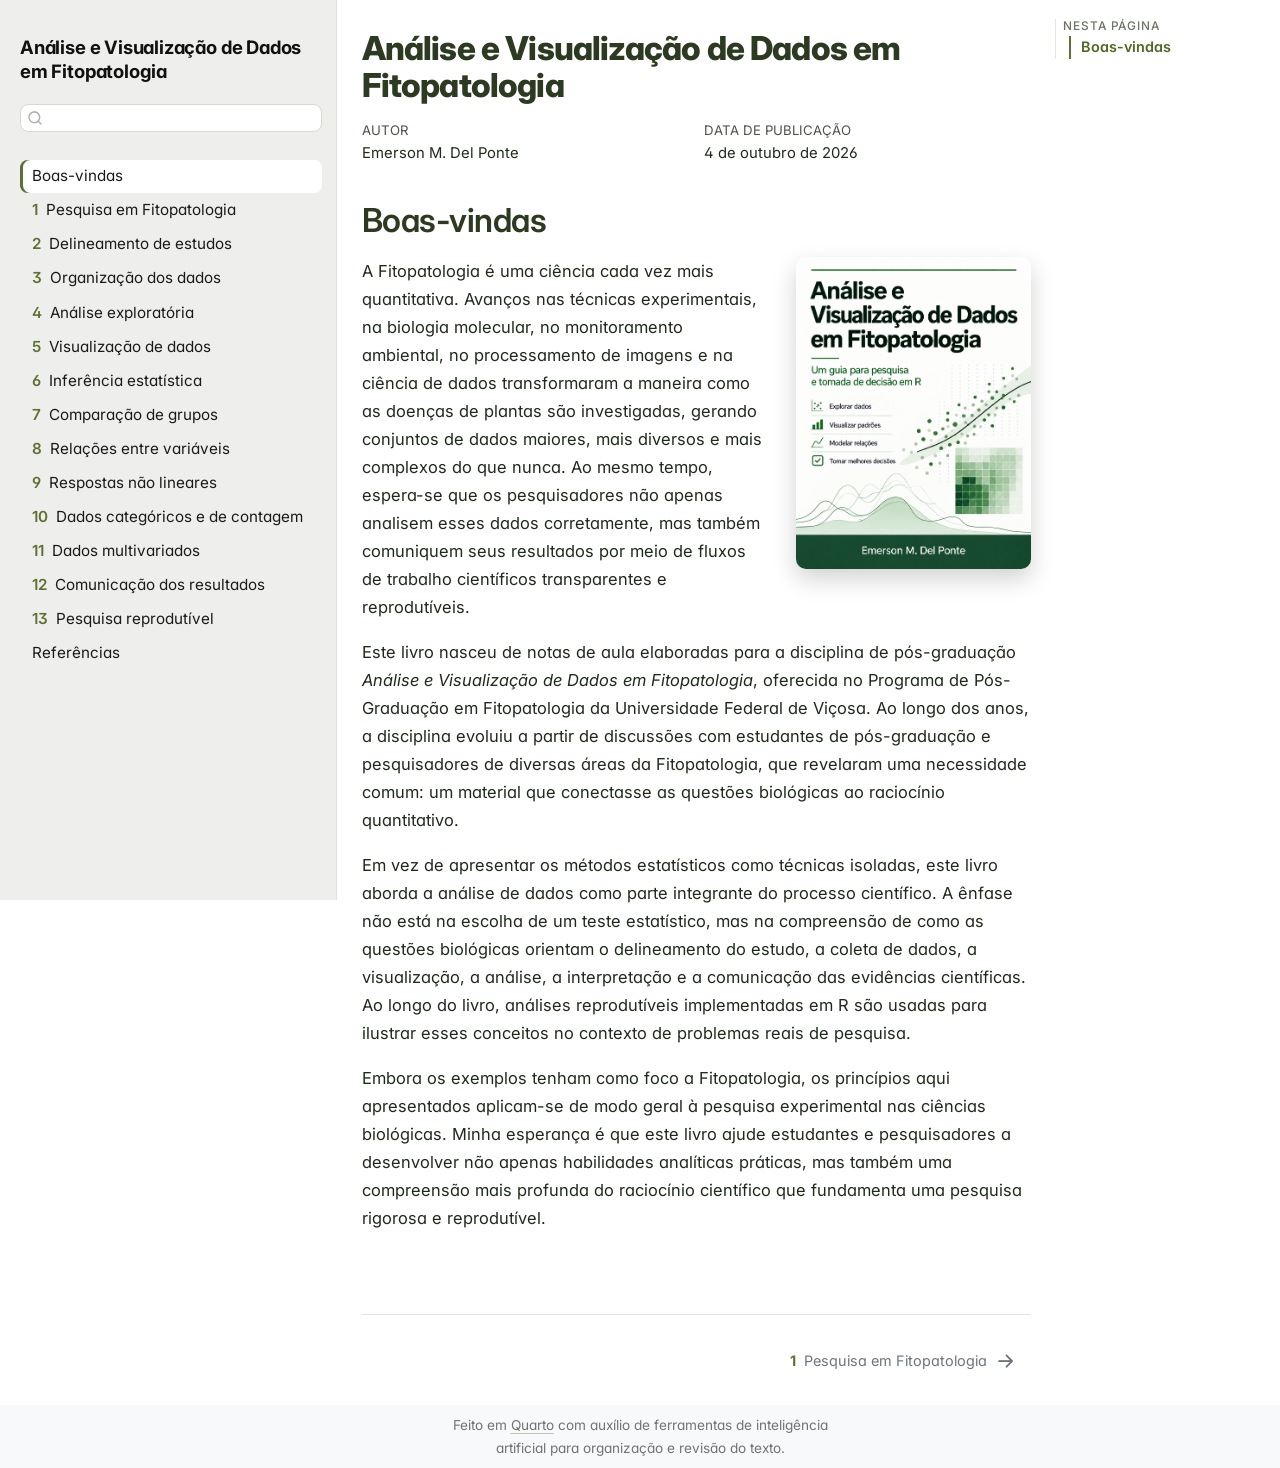
==== docs/index.html @ 71a25ad3 "First commit" ====
<!DOCTYPE html>
<html xmlns="http://www.w3.org/1999/xhtml" lang="pt-BR" xml:lang="pt-BR"><head>

<meta charset="utf-8">
<meta name="generator" content="quarto-1.9.38">

<meta name="viewport" content="width=device-width, initial-scale=1.0, user-scalable=yes">

<meta name="author" content="Emerson M. Del Ponte">

<title>Análise e Visualização de Dados em Fitopatologia</title>
<style>
/* Default styles provided by pandoc.
** See https://pandoc.org/MANUAL.html#variables-for-html for config info.
*/
code{white-space: pre-wrap;}
span.smallcaps{font-variant: small-caps;}
div.columns{display: flex; gap: min(4vw, 1.5em);}
div.column{flex: auto; overflow-x: auto;}
div.hanging-indent{margin-left: 1.5em; text-indent: -1.5em;}
ul.task-list{list-style: none;}
ul.task-list li input[type="checkbox"] {
  width: 0.8em;
  margin: 0 0.8em 0.2em -1em; /* quarto-specific, see https://github.com/quarto-dev/quarto-cli/issues/4556 */ 
  vertical-align: middle;
}
</style>


<script src="site_libs/quarto-nav/quarto-nav.js"></script>
<script src="site_libs/quarto-nav/headroom.min.js"></script>
<script src="site_libs/clipboard/clipboard.min.js"></script>
<script src="site_libs/quarto-search/autocomplete.umd.js"></script>
<script src="site_libs/quarto-search/fuse.min.js"></script>
<script src="site_libs/quarto-search/quarto-search.js"></script>
<meta name="quarto:offset" content="./">
<link href="./chapter1.html" rel="next">
<script src="site_libs/quarto-html/quarto.js" type="module"></script>
<script src="site_libs/quarto-html/tabsets/tabsets.js" type="module"></script>
<script src="site_libs/quarto-html/popper.min.js"></script>
<script src="site_libs/quarto-html/tippy.umd.min.js"></script>
<script src="site_libs/quarto-html/anchor.min.js"></script>
<link href="site_libs/quarto-html/tippy.css" rel="stylesheet">
<link href="site_libs/quarto-html/quarto-syntax-highlighting-83f05a120baf2fc1bde2a4009a52b236.css" rel="stylesheet" id="quarto-text-highlighting-styles">
<script src="site_libs/bootstrap/bootstrap.min.js"></script>
<link href="site_libs/bootstrap/bootstrap-icons.css" rel="stylesheet">
<link href="site_libs/bootstrap/bootstrap-a80f51e399cada09c095df7ee7e40398.min.css" rel="stylesheet" append-hash="true" id="quarto-bootstrap" data-mode="light">
<script id="quarto-search-options" type="application/json">{
  "location": "sidebar",
  "copy-button": false,
  "collapse-after": 3,
  "panel-placement": "start",
  "type": "textbox",
  "limit": 50,
  "keyboard-shortcut": [
    "f",
    "/",
    "s"
  ],
  "show-item-context": false,
  "language": {
    "search-no-results-text": "Nenhum resultado",
    "search-matching-documents-text": "documentos correspondentes",
    "search-copy-link-title": "Copiar link para a busca",
    "search-hide-matches-text": "Esconder correspondências adicionais",
    "search-more-match-text": "mais correspondência neste documento",
    "search-more-matches-text": "mais correspondências neste documento",
    "search-clear-button-title": "Limpar",
    "search-text-placeholder": "",
    "search-detached-cancel-button-title": "Cancelar",
    "search-submit-button-title": "Enviar",
    "search-label": "Procurar"
  }
}</script>
<style>html{ scroll-behavior: smooth; }</style>


</head>

<body class="nav-sidebar docked quarto-light">

<div id="quarto-search-results"></div>
  <header id="quarto-header" class="headroom fixed-top">
  <nav class="quarto-secondary-nav">
    <div class="container-fluid d-flex">
      <button type="button" class="quarto-btn-toggle btn" data-bs-toggle="collapse" role="button" data-bs-target=".quarto-sidebar-collapse-item" aria-controls="quarto-sidebar" aria-expanded="false" aria-label="Alternar barra lateral" onclick="if (window.quartoToggleHeadroom) { window.quartoToggleHeadroom(); }">
        <i class="bi bi-layout-text-sidebar-reverse"></i>
      </button>
        <nav class="quarto-page-breadcrumbs" aria-label="breadcrumb"><ol class="breadcrumb"><li class="breadcrumb-item"><a href="./index.html">Boas-vindas</a></li></ol></nav>
        <a class="flex-grow-1" role="navigation" data-bs-toggle="collapse" data-bs-target=".quarto-sidebar-collapse-item" aria-controls="quarto-sidebar" aria-expanded="false" aria-label="Alternar barra lateral" onclick="if (window.quartoToggleHeadroom) { window.quartoToggleHeadroom(); }">      
        </a>
      <button type="button" class="btn quarto-search-button" aria-label="Procurar" onclick="window.quartoOpenSearch();">
        <i class="bi bi-search"></i>
      </button>
    </div>
  </nav>
</header>
<!-- content -->
<div id="quarto-content" class="quarto-container page-columns page-rows-contents page-layout-article">
<!-- sidebar -->
  <nav id="quarto-sidebar" class="sidebar collapse collapse-horizontal quarto-sidebar-collapse-item sidebar-navigation docked overflow-auto">
    <div class="pt-lg-2 mt-2 text-left sidebar-header">
    <div class="sidebar-title mb-0 py-0">
      <a href="./">Análise e Visualização de Dados em Fitopatologia</a> 
    </div>
      </div>
        <div class="mt-2 flex-shrink-0 align-items-center">
        <div class="sidebar-search">
        <div id="quarto-search" class="" title="Procurar"></div>
        </div>
        </div>
    <div class="sidebar-menu-container"> 
    <ul class="list-unstyled mt-1">
        <li class="sidebar-item">
  <div class="sidebar-item-container"> 
  <a href="./index.html" class="sidebar-item-text sidebar-link active">
 <span class="menu-text">Boas-vindas</span></a>
  </div>
</li>
        <li class="sidebar-item">
  <div class="sidebar-item-container"> 
  <a href="./chapter1.html" class="sidebar-item-text sidebar-link">
 <span class="menu-text"><span class="chapter-number">1</span>&nbsp; <span class="chapter-title">Pesquisa em Fitopatologia</span></span></a>
  </div>
</li>
        <li class="sidebar-item">
  <div class="sidebar-item-container"> 
  <a href="./chapter2.html" class="sidebar-item-text sidebar-link">
 <span class="menu-text"><span class="chapter-number">2</span>&nbsp; <span class="chapter-title">Delineamento de estudos</span></span></a>
  </div>
</li>
        <li class="sidebar-item">
  <div class="sidebar-item-container"> 
  <a href="./chapter3.html" class="sidebar-item-text sidebar-link">
 <span class="menu-text"><span class="chapter-number">3</span>&nbsp; <span class="chapter-title">Organização dos dados</span></span></a>
  </div>
</li>
        <li class="sidebar-item">
  <div class="sidebar-item-container"> 
  <a href="./chapter4.html" class="sidebar-item-text sidebar-link">
 <span class="menu-text"><span class="chapter-number">4</span>&nbsp; <span class="chapter-title">Análise exploratória</span></span></a>
  </div>
</li>
        <li class="sidebar-item">
  <div class="sidebar-item-container"> 
  <a href="./chapter5.html" class="sidebar-item-text sidebar-link">
 <span class="menu-text"><span class="chapter-number">5</span>&nbsp; <span class="chapter-title">Visualização de dados</span></span></a>
  </div>
</li>
        <li class="sidebar-item">
  <div class="sidebar-item-container"> 
  <a href="./chapter6.html" class="sidebar-item-text sidebar-link">
 <span class="menu-text"><span class="chapter-number">6</span>&nbsp; <span class="chapter-title">Inferência estatística</span></span></a>
  </div>
</li>
        <li class="sidebar-item">
  <div class="sidebar-item-container"> 
  <a href="./chapter7.html" class="sidebar-item-text sidebar-link">
 <span class="menu-text"><span class="chapter-number">7</span>&nbsp; <span class="chapter-title">Comparação de grupos</span></span></a>
  </div>
</li>
        <li class="sidebar-item">
  <div class="sidebar-item-container"> 
  <a href="./chapter8.html" class="sidebar-item-text sidebar-link">
 <span class="menu-text"><span class="chapter-number">8</span>&nbsp; <span class="chapter-title">Relações entre variáveis</span></span></a>
  </div>
</li>
        <li class="sidebar-item">
  <div class="sidebar-item-container"> 
  <a href="./chapter9.html" class="sidebar-item-text sidebar-link">
 <span class="menu-text"><span class="chapter-number">9</span>&nbsp; <span class="chapter-title">Respostas não lineares</span></span></a>
  </div>
</li>
        <li class="sidebar-item">
  <div class="sidebar-item-container"> 
  <a href="./chapter10.html" class="sidebar-item-text sidebar-link">
 <span class="menu-text"><span class="chapter-number">10</span>&nbsp; <span class="chapter-title">Dados categóricos e de contagem</span></span></a>
  </div>
</li>
        <li class="sidebar-item">
  <div class="sidebar-item-container"> 
  <a href="./chapter11.html" class="sidebar-item-text sidebar-link">
 <span class="menu-text"><span class="chapter-number">11</span>&nbsp; <span class="chapter-title">Dados multivariados</span></span></a>
  </div>
</li>
        <li class="sidebar-item">
  <div class="sidebar-item-container"> 
  <a href="./chapter12.html" class="sidebar-item-text sidebar-link">
 <span class="menu-text"><span class="chapter-number">12</span>&nbsp; <span class="chapter-title">Comunicação dos resultados</span></span></a>
  </div>
</li>
        <li class="sidebar-item">
  <div class="sidebar-item-container"> 
  <a href="./chapter13.html" class="sidebar-item-text sidebar-link">
 <span class="menu-text"><span class="chapter-number">13</span>&nbsp; <span class="chapter-title">Pesquisa reprodutível</span></span></a>
  </div>
</li>
        <li class="sidebar-item">
  <div class="sidebar-item-container"> 
  <a href="./references.html" class="sidebar-item-text sidebar-link">
 <span class="menu-text">Referências</span></a>
  </div>
</li>
    </ul>
    </div>
</nav>
<div id="quarto-sidebar-glass" class="quarto-sidebar-collapse-item" data-bs-toggle="collapse" data-bs-target=".quarto-sidebar-collapse-item"></div>
<!-- margin-sidebar -->
    <div id="quarto-margin-sidebar" class="sidebar margin-sidebar">
        <nav id="TOC" role="doc-toc" class="toc-active">
    <h2 id="toc-title">Nesta página</h2>
   
  <ul>
  <li><a href="#boas-vindas" id="toc-boas-vindas" class="nav-link active" data-scroll-target="#boas-vindas">Boas-vindas</a></li>
  </ul>
</nav>
    </div>
<!-- main -->
<main class="content" id="quarto-document-content">

<header id="title-block-header" class="quarto-title-block default">
<div class="quarto-title">
<h1 class="title">Análise e Visualização de Dados em Fitopatologia</h1>
</div>



<div class="quarto-title-meta">

    <div>
    <div class="quarto-title-meta-heading">Autor</div>
    <div class="quarto-title-meta-contents">
             <p>Emerson M. Del Ponte </p>
          </div>
  </div>
    
    <div>
    <div class="quarto-title-meta-heading">Data de Publicação</div>
    <div class="quarto-title-meta-contents">
      <p class="date">4 de outubro de 2026</p>
    </div>
  </div>
  
    
  </div>
  


</header>



<section id="boas-vindas" class="level1 unnumbered">
<h1 class="unnumbered">Boas-vindas</h1><p><img src="cover.png" title="Análise e Visualização de Dados em Fitopatologia" class="quarto-cover-image nolightbox img-fluid"></p>
<p>A Fitopatologia é uma ciência cada vez mais quantitativa. Avanços nas técnicas experimentais, na biologia molecular, no monitoramento ambiental, no processamento de imagens e na ciência de dados transformaram a maneira como as doenças de plantas são investigadas, gerando conjuntos de dados maiores, mais diversos e mais complexos do que nunca. Ao mesmo tempo, espera-se que os pesquisadores não apenas analisem esses dados corretamente, mas também comuniquem seus resultados por meio de fluxos de trabalho científicos transparentes e reprodutíveis.</p>
<p>Este livro nasceu de notas de aula elaboradas para a disciplina de pós-graduação <em>Análise e Visualização de Dados em Fitopatologia</em>, oferecida no Programa de Pós-Graduação em Fitopatologia da Universidade Federal de Viçosa. Ao longo dos anos, a disciplina evoluiu a partir de discussões com estudantes de pós-graduação e pesquisadores de diversas áreas da Fitopatologia, que revelaram uma necessidade comum: um material que conectasse as questões biológicas ao raciocínio quantitativo.</p>
<p>Em vez de apresentar os métodos estatísticos como técnicas isoladas, este livro aborda a análise de dados como parte integrante do processo científico. A ênfase não está na escolha de um teste estatístico, mas na compreensão de como as questões biológicas orientam o delineamento do estudo, a coleta de dados, a visualização, a análise, a interpretação e a comunicação das evidências científicas. Ao longo do livro, análises reprodutíveis implementadas em R são usadas para ilustrar esses conceitos no contexto de problemas reais de pesquisa.</p>
<p>Embora os exemplos tenham como foco a Fitopatologia, os princípios aqui apresentados aplicam-se de modo geral à pesquisa experimental nas ciências biológicas. Minha esperança é que este livro ajude estudantes e pesquisadores a desenvolver não apenas habilidades analíticas práticas, mas também uma compreensão mais profunda do raciocínio científico que fundamenta uma pesquisa rigorosa e reprodutível.</p>


</section>

</main> <!-- /main -->
<script id="quarto-html-after-body" type="application/javascript">
  window.document.addEventListener("DOMContentLoaded", function (event) {
    const icon = "";
    const anchorJS = new window.AnchorJS();
    anchorJS.options = {
      placement: 'right',
      icon: icon
    };
    anchorJS.add('.anchored');
    const isCodeAnnotation = (el) => {
      for (const clz of el.classList) {
        if (clz.startsWith('code-annotation-')) {                     
          return true;
        }
      }
      return false;
    }
    const onCopySuccess = function(e) {
      // button target
      const button = e.trigger;
      // don't keep focus
      button.blur();
      // flash "checked"
      button.classList.add('code-copy-button-checked');
      var currentTitle = button.getAttribute("title");
      button.setAttribute("title", "Copiada");
      let tooltip;
      if (window.bootstrap) {
        button.setAttribute("data-bs-toggle", "tooltip");
        button.setAttribute("data-bs-placement", "left");
        button.setAttribute("data-bs-title", "Copiada");
        tooltip = new bootstrap.Tooltip(button, 
          { trigger: "manual", 
            customClass: "code-copy-button-tooltip",
            offset: [0, -8]});
        tooltip.show();    
      }
      setTimeout(function() {
        if (tooltip) {
          tooltip.hide();
          button.removeAttribute("data-bs-title");
          button.removeAttribute("data-bs-toggle");
          button.removeAttribute("data-bs-placement");
        }
        button.setAttribute("title", currentTitle);
        button.classList.remove('code-copy-button-checked');
      }, 1000);
      // clear code selection
      e.clearSelection();
    }
    const getTextToCopy = function(trigger) {
      const outerScaffold = trigger.parentElement.cloneNode(true);
      const codeEl = outerScaffold.querySelector('code');
      for (const childEl of codeEl.children) {
        if (isCodeAnnotation(childEl)) {
          childEl.remove();
        }
      }
      return codeEl.innerText;
    }
    const clipboard = new window.ClipboardJS('.code-copy-button:not([data-in-quarto-modal])', {
      text: getTextToCopy
    });
    clipboard.on('success', onCopySuccess);
    if (window.document.getElementById('quarto-embedded-source-code-modal')) {
      const clipboardModal = new window.ClipboardJS('.code-copy-button[data-in-quarto-modal]', {
        text: getTextToCopy,
        container: window.document.getElementById('quarto-embedded-source-code-modal')
      });
      clipboardModal.on('success', onCopySuccess);
    }
      var localhostRegex = new RegExp(/^(?:http|https):\/\/localhost\:?[0-9]*\//);
      var mailtoRegex = new RegExp(/^mailto:/);
        var filterRegex = new RegExp('/' + window.location.host + '/');
      var isInternal = (href) => {
          return filterRegex.test(href) || localhostRegex.test(href) || mailtoRegex.test(href);
      }
      // Inspect non-navigation links and adorn them if external
     var links = window.document.querySelectorAll('a[href]:not(.nav-link):not(.navbar-brand):not(.toc-action):not(.sidebar-link):not(.sidebar-item-toggle):not(.pagination-link):not(.no-external):not([aria-hidden]):not(.dropdown-item):not(.quarto-navigation-tool):not(.about-link)');
      for (var i=0; i<links.length; i++) {
        const link = links[i];
        if (!isInternal(link.href)) {
          // undo the damage that might have been done by quarto-nav.js in the case of
          // links that we want to consider external
          if (link.dataset.originalHref !== undefined) {
            link.href = link.dataset.originalHref;
          }
            // target, if specified
            link.setAttribute("target", "_blank");
            if (link.getAttribute("rel") === null) {
              link.setAttribute("rel", "noopener");
            }
        }
      }
    function tippyHover(el, contentFn, onTriggerFn, onUntriggerFn) {
      const config = {
        allowHTML: true,
        maxWidth: 500,
        delay: 100,
        arrow: false,
        appendTo: function(el) {
            return el.parentElement;
        },
        interactive: true,
        interactiveBorder: 10,
        theme: 'quarto',
        placement: 'bottom-start',
      };
      if (contentFn) {
        config.content = contentFn;
      }
      if (onTriggerFn) {
        config.onTrigger = onTriggerFn;
      }
      if (onUntriggerFn) {
        config.onUntrigger = onUntriggerFn;
      }
      window.tippy(el, config); 
    }
    const noterefs = window.document.querySelectorAll('a[role="doc-noteref"]');
    for (var i=0; i<noterefs.length; i++) {
      const ref = noterefs[i];
      tippyHover(ref, function() {
        // use id or data attribute instead here
        let href = ref.getAttribute('data-footnote-href') || ref.getAttribute('href');
        try { href = new URL(href).hash; } catch {}
        const id = href.replace(/^#\/?/, "");
        const note = window.document.getElementById(id);
        if (note) {
          return note.innerHTML;
        } else {
          return "";
        }
      });
    }
    const xrefs = window.document.querySelectorAll('a.quarto-xref');
    const processXRef = (id, note) => {
      // Strip column container classes
      const stripColumnClz = (el) => {
        el.classList.remove("page-full", "page-columns");
        if (el.children) {
          for (const child of el.children) {
            stripColumnClz(child);
          }
        }
      }
      stripColumnClz(note)
      if (id === null || id.startsWith('sec-')) {
        // Special case sections, only their first couple elements
        const container = document.createElement("div");
        if (note.children && note.children.length > 2) {
          container.appendChild(note.children[0].cloneNode(true));
          for (let i = 1; i < note.children.length; i++) {
            const child = note.children[i];
            if (child.tagName === "P" && child.innerText === "") {
              continue;
            } else {
              container.appendChild(child.cloneNode(true));
              break;
            }
          }
          if (window.Quarto?.typesetMath) {
            window.Quarto.typesetMath(container);
          }
          return container.innerHTML
        } else {
          if (window.Quarto?.typesetMath) {
            window.Quarto.typesetMath(note);
          }
          return note.innerHTML;
        }
      } else {
        // Remove any anchor links if they are present
        const anchorLink = note.querySelector('a.anchorjs-link');
        if (anchorLink) {
          anchorLink.remove();
        }
        if (window.Quarto?.typesetMath) {
          window.Quarto.typesetMath(note);
        }
        if (note.classList.contains("callout")) {
          return note.outerHTML;
        } else {
          return note.innerHTML;
        }
      }
    }
    for (var i=0; i<xrefs.length; i++) {
      const xref = xrefs[i];
      tippyHover(xref, undefined, function(instance) {
        instance.disable();
        let url = xref.getAttribute('href');
        let hash = undefined; 
        if (url.startsWith('#')) {
          hash = url;
        } else {
          try { hash = new URL(url).hash; } catch {}
        }
        if (hash) {
          const id = hash.replace(/^#\/?/, "");
          const note = window.document.getElementById(id);
          if (note !== null) {
            try {
              const html = processXRef(id, note.cloneNode(true));
              instance.setContent(html);
            } finally {
              instance.enable();
              instance.show();
            }
          } else {
            // See if we can fetch this
            fetch(url.split('#')[0])
            .then(res => res.text())
            .then(html => {
              const parser = new DOMParser();
              const htmlDoc = parser.parseFromString(html, "text/html");
              const note = htmlDoc.getElementById(id);
              if (note !== null) {
                const html = processXRef(id, note);
                instance.setContent(html);
              } 
            }).finally(() => {
              instance.enable();
              instance.show();
            });
          }
        } else {
          // See if we can fetch a full url (with no hash to target)
          // This is a special case and we should probably do some content thinning / targeting
          fetch(url)
          .then(res => res.text())
          .then(html => {
            const parser = new DOMParser();
            const htmlDoc = parser.parseFromString(html, "text/html");
            const note = htmlDoc.querySelector('main.content');
            if (note !== null) {
              // This should only happen for chapter cross references
              // (since there is no id in the URL)
              // remove the first header
              if (note.children.length > 0 && note.children[0].tagName === "HEADER") {
                note.children[0].remove();
              }
              const html = processXRef(null, note);
              instance.setContent(html);
            } 
          }).finally(() => {
            instance.enable();
            instance.show();
          });
        }
      }, function(instance) {
      });
    }
        let selectedAnnoteEl;
        const selectorForAnnotation = ( cell, annotation) => {
          let cellAttr = 'data-code-cell="' + cell + '"';
          let lineAttr = 'data-code-annotation="' +  annotation + '"';
          const selector = 'span[' + cellAttr + '][' + lineAttr + ']';
          return selector;
        }
        const selectCodeLines = (annoteEl) => {
          const doc = window.document;
          const targetCell = annoteEl.getAttribute("data-target-cell");
          const targetAnnotation = annoteEl.getAttribute("data-target-annotation");
          const annoteSpan = window.document.querySelector(selectorForAnnotation(targetCell, targetAnnotation));
          const lines = annoteSpan.getAttribute("data-code-lines").split(",");
          const lineIds = lines.map((line) => {
            return targetCell + "-" + line;
          })
          let top = null;
          let height = null;
          let parent = null;
          if (lineIds.length > 0) {
              //compute the position of the single el (top and bottom and make a div)
              const el = window.document.getElementById(lineIds[0]);
              top = el.offsetTop;
              height = el.offsetHeight;
              parent = el.parentElement.parentElement;
            if (lineIds.length > 1) {
              const lastEl = window.document.getElementById(lineIds[lineIds.length - 1]);
              const bottom = lastEl.offsetTop + lastEl.offsetHeight;
              height = bottom - top;
            }
            if (top !== null && height !== null && parent !== null) {
              // cook up a div (if necessary) and position it 
              let div = window.document.getElementById("code-annotation-line-highlight");
              if (div === null) {
                div = window.document.createElement("div");
                div.setAttribute("id", "code-annotation-line-highlight");
                div.style.position = 'absolute';
                parent.appendChild(div);
              }
              div.style.top = top - 2 + "px";
              div.style.height = height + 4 + "px";
              div.style.left = 0;
              let gutterDiv = window.document.getElementById("code-annotation-line-highlight-gutter");
              if (gutterDiv === null) {
                gutterDiv = window.document.createElement("div");
                gutterDiv.setAttribute("id", "code-annotation-line-highlight-gutter");
                gutterDiv.style.position = 'absolute';
                const codeCell = window.document.getElementById(targetCell);
                const gutter = codeCell.querySelector('.code-annotation-gutter');
                gutter.appendChild(gutterDiv);
              }
              gutterDiv.style.top = top - 2 + "px";
              gutterDiv.style.height = height + 4 + "px";
            }
            selectedAnnoteEl = annoteEl;
          }
        };
        const unselectCodeLines = () => {
          const elementsIds = ["code-annotation-line-highlight", "code-annotation-line-highlight-gutter"];
          elementsIds.forEach((elId) => {
            const div = window.document.getElementById(elId);
            if (div) {
              div.remove();
            }
          });
          selectedAnnoteEl = undefined;
        };
          // Handle positioning of the toggle
      window.addEventListener(
        "resize",
        throttle(() => {
          elRect = undefined;
          if (selectedAnnoteEl) {
            selectCodeLines(selectedAnnoteEl);
          }
        }, 10)
      );
      function throttle(fn, ms) {
      let throttle = false;
      let timer;
        return (...args) => {
          if(!throttle) { // first call gets through
              fn.apply(this, args);
              throttle = true;
          } else { // all the others get throttled
              if(timer) clearTimeout(timer); // cancel #2
              timer = setTimeout(() => {
                fn.apply(this, args);
                timer = throttle = false;
              }, ms);
          }
        };
      }
        // Attach click handler to the DT
        const annoteDls = window.document.querySelectorAll('dt[data-target-cell]');
        for (const annoteDlNode of annoteDls) {
          annoteDlNode.addEventListener('click', (event) => {
            const clickedEl = event.target;
            if (clickedEl !== selectedAnnoteEl) {
              unselectCodeLines();
              const activeEl = window.document.querySelector('dt[data-target-cell].code-annotation-active');
              if (activeEl) {
                activeEl.classList.remove('code-annotation-active');
              }
              selectCodeLines(clickedEl);
              clickedEl.classList.add('code-annotation-active');
            } else {
              // Unselect the line
              unselectCodeLines();
              clickedEl.classList.remove('code-annotation-active');
            }
          });
        }
    const findCites = (el) => {
      const parentEl = el.parentElement;
      if (parentEl) {
        const cites = parentEl.dataset.cites;
        if (cites) {
          return {
            el,
            cites: cites.split(' ')
          };
        } else {
          return findCites(el.parentElement)
        }
      } else {
        return undefined;
      }
    };
    var bibliorefs = window.document.querySelectorAll('a[role="doc-biblioref"]');
    for (var i=0; i<bibliorefs.length; i++) {
      const ref = bibliorefs[i];
      const citeInfo = findCites(ref);
      if (citeInfo) {
        tippyHover(citeInfo.el, function() {
          var popup = window.document.createElement('div');
          citeInfo.cites.forEach(function(cite) {
            var citeDiv = window.document.createElement('div');
            citeDiv.classList.add('hanging-indent');
            citeDiv.classList.add('csl-entry');
            var biblioDiv = window.document.getElementById('ref-' + cite);
            if (biblioDiv) {
              citeDiv.innerHTML = biblioDiv.innerHTML;
            }
            popup.appendChild(citeDiv);
          });
          return popup.innerHTML;
        });
      }
    }
  });
  </script>
<nav class="page-navigation">
  <div class="nav-page nav-page-previous">
  </div>
  <div class="nav-page nav-page-next">
      <a href="./chapter1.html" class="pagination-link" aria-label="Pesquisa em Fitopatologia">
        <span class="nav-page-text"><span class="chapter-number">1</span>&nbsp; <span class="chapter-title">Pesquisa em Fitopatologia</span></span> <i class="bi bi-arrow-right-short"></i>
      </a>
  </div>
</nav>
</div> <!-- /content -->
<footer class="footer">
  <div class="nav-footer">
    <div class="nav-footer-left">
      &nbsp;
    </div>   
    <div class="nav-footer-center">
<p>Feito em <a href="https://quarto.org/">Quarto</a> com auxílio de ferramentas de inteligência artificial para organização e revisão do texto.</p>
</div>
    <div class="nav-footer-right">
      &nbsp;
    </div>
  </div>
</footer>




<script src="site_libs/quarto-html/zenscroll-min.js"></script>
</body></html>
---- docs/site_libs/quarto-html/tippy.css ----
.tippy-box[data-animation=fade][data-state=hidden]{opacity:0}[data-tippy-root]{max-width:calc(100vw - 10px)}.tippy-box{position:relative;background-color:#333;color:#fff;border-radius:4px;font-size:14px;line-height:1.4;white-space:normal;outline:0;transition-property:transform,visibility,opacity}.tippy-box[data-placement^=top]>.tippy-arrow{bottom:0}.tippy-box[data-placement^=top]>.tippy-arrow:before{bottom:-7px;left:0;border-width:8px 8px 0;border-top-color:initial;transform-origin:center top}.tippy-box[data-placement^=bottom]>.tippy-arrow{top:0}.tippy-box[data-placement^=bottom]>.tippy-arrow:before{top:-7px;left:0;border-width:0 8px 8px;border-bottom-color:initial;transform-origin:center bottom}.tippy-box[data-placement^=left]>.tippy-arrow{right:0}.tippy-box[data-placement^=left]>.tippy-arrow:before{border-width:8px 0 8px 8px;border-left-color:initial;right:-7px;transform-origin:center left}.tippy-box[data-placement^=right]>.tippy-arrow{left:0}.tippy-box[data-placement^=right]>.tippy-arrow:before{left:-7px;border-width:8px 8px 8px 0;border-right-color:initial;transform-origin:center right}.tippy-box[data-inertia][data-state=visible]{transition-timing-function:cubic-bezier(.54,1.5,.38,1.11)}.tippy-arrow{width:16px;height:16px;color:#333}.tippy-arrow:before{content:"";position:absolute;border-color:transparent;border-style:solid}.tippy-content{position:relative;padding:5px 9px;z-index:1}
---- docs/site_libs/quarto-html/quarto-syntax-highlighting-83f05a120baf2fc1bde2a4009a52b236.css ----
/* quarto syntax highlight colors */
:root {
  --quarto-hl-ot-color: #003B4F;
  --quarto-hl-at-color: #657422;
  --quarto-hl-ss-color: #20794D;
  --quarto-hl-an-color: #5E5E5E;
  --quarto-hl-fu-color: #4758AB;
  --quarto-hl-st-color: #20794D;
  --quarto-hl-cf-color: #003B4F;
  --quarto-hl-op-color: #5E5E5E;
  --quarto-hl-er-color: #AD0000;
  --quarto-hl-bn-color: #AD0000;
  --quarto-hl-al-color: #AD0000;
  --quarto-hl-va-color: #111111;
  --quarto-hl-bu-color: inherit;
  --quarto-hl-ex-color: inherit;
  --quarto-hl-pp-color: #AD0000;
  --quarto-hl-in-color: #5E5E5E;
  --quarto-hl-vs-color: #20794D;
  --quarto-hl-wa-color: #5E5E5E;
  --quarto-hl-do-color: #5E5E5E;
  --quarto-hl-im-color: #00769E;
  --quarto-hl-ch-color: #20794D;
  --quarto-hl-dt-color: #AD0000;
  --quarto-hl-fl-color: #AD0000;
  --quarto-hl-co-color: #5E5E5E;
  --quarto-hl-cv-color: #5E5E5E;
  --quarto-hl-cn-color: #8f5902;
  --quarto-hl-sc-color: #5E5E5E;
  --quarto-hl-dv-color: #AD0000;
  --quarto-hl-kw-color: #003B4F;
}

/* other quarto variables */
:root {
  --quarto-font-monospace: "JetBrains Mono", "Cascadia Code", Consolas, monospace;
}

/* syntax highlight based on Pandoc's rules */
pre > code.sourceCode > span {
  color: #003B4F;
}

code.sourceCode > span {
  color: #003B4F;
}

div.sourceCode,
div.sourceCode pre.sourceCode {
  color: #003B4F;
}

/* Normal */
code span {
  color: #003B4F;
}

/* Alert */
code span.al {
  color: #AD0000;
  font-style: inherit;
}

/* Annotation */
code span.an {
  color: #5E5E5E;
  font-style: inherit;
}

/* Attribute */
code span.at {
  color: #657422;
  font-style: inherit;
}

/* BaseN */
code span.bn {
  color: #AD0000;
  font-style: inherit;
}

/* BuiltIn */
code span.bu {
  font-style: inherit;
}

/* ControlFlow */
code span.cf {
  color: #003B4F;
  font-weight: bold;
  font-style: inherit;
}

/* Char */
code span.ch {
  color: #20794D;
  font-style: inherit;
}

/* Constant */
code span.cn {
  color: #8f5902;
  font-style: inherit;
}

/* Comment */
code span.co {
  color: #5E5E5E;
  font-style: inherit;
}

/* CommentVar */
code span.cv {
  color: #5E5E5E;
  font-style: italic;
}

/* Documentation */
code span.do {
  color: #5E5E5E;
  font-style: italic;
}

/* DataType */
code span.dt {
  color: #AD0000;
  font-style: inherit;
}

/* DecVal */
code span.dv {
  color: #AD0000;
  font-style: inherit;
}

/* Error */
code span.er {
  color: #AD0000;
  font-style: inherit;
}

/* Extension */
code span.ex {
  font-style: inherit;
}

/* Float */
code span.fl {
  color: #AD0000;
  font-style: inherit;
}

/* Function */
code span.fu {
  color: #4758AB;
  font-style: inherit;
}

/* Import */
code span.im {
  color: #00769E;
  font-style: inherit;
}

/* Information */
code span.in {
  color: #5E5E5E;
  font-style: inherit;
}

/* Keyword */
code span.kw {
  color: #003B4F;
  font-weight: bold;
  font-style: inherit;
}

/* Operator */
code span.op {
  color: #5E5E5E;
  font-style: inherit;
}

/* Other */
code span.ot {
  color: #003B4F;
  font-style: inherit;
}

/* Preprocessor */
code span.pp {
  color: #AD0000;
  font-style: inherit;
}

/* SpecialChar */
code span.sc {
  color: #5E5E5E;
  font-style: inherit;
}

/* SpecialString */
code span.ss {
  color: #20794D;
  font-style: inherit;
}

/* String */
code span.st {
  color: #20794D;
  font-style: inherit;
}

/* Variable */
code span.va {
  color: #111111;
  font-style: inherit;
}

/* VerbatimString */
code span.vs {
  color: #20794D;
  font-style: inherit;
}

/* Warning */
code span.wa {
  color: #5E5E5E;
  font-style: italic;
}

.prevent-inlining {
  content: "</";
}

/*# sourceMappingURL=6d6b439d4d5e852ff1237b2da4fdc150.css.map */
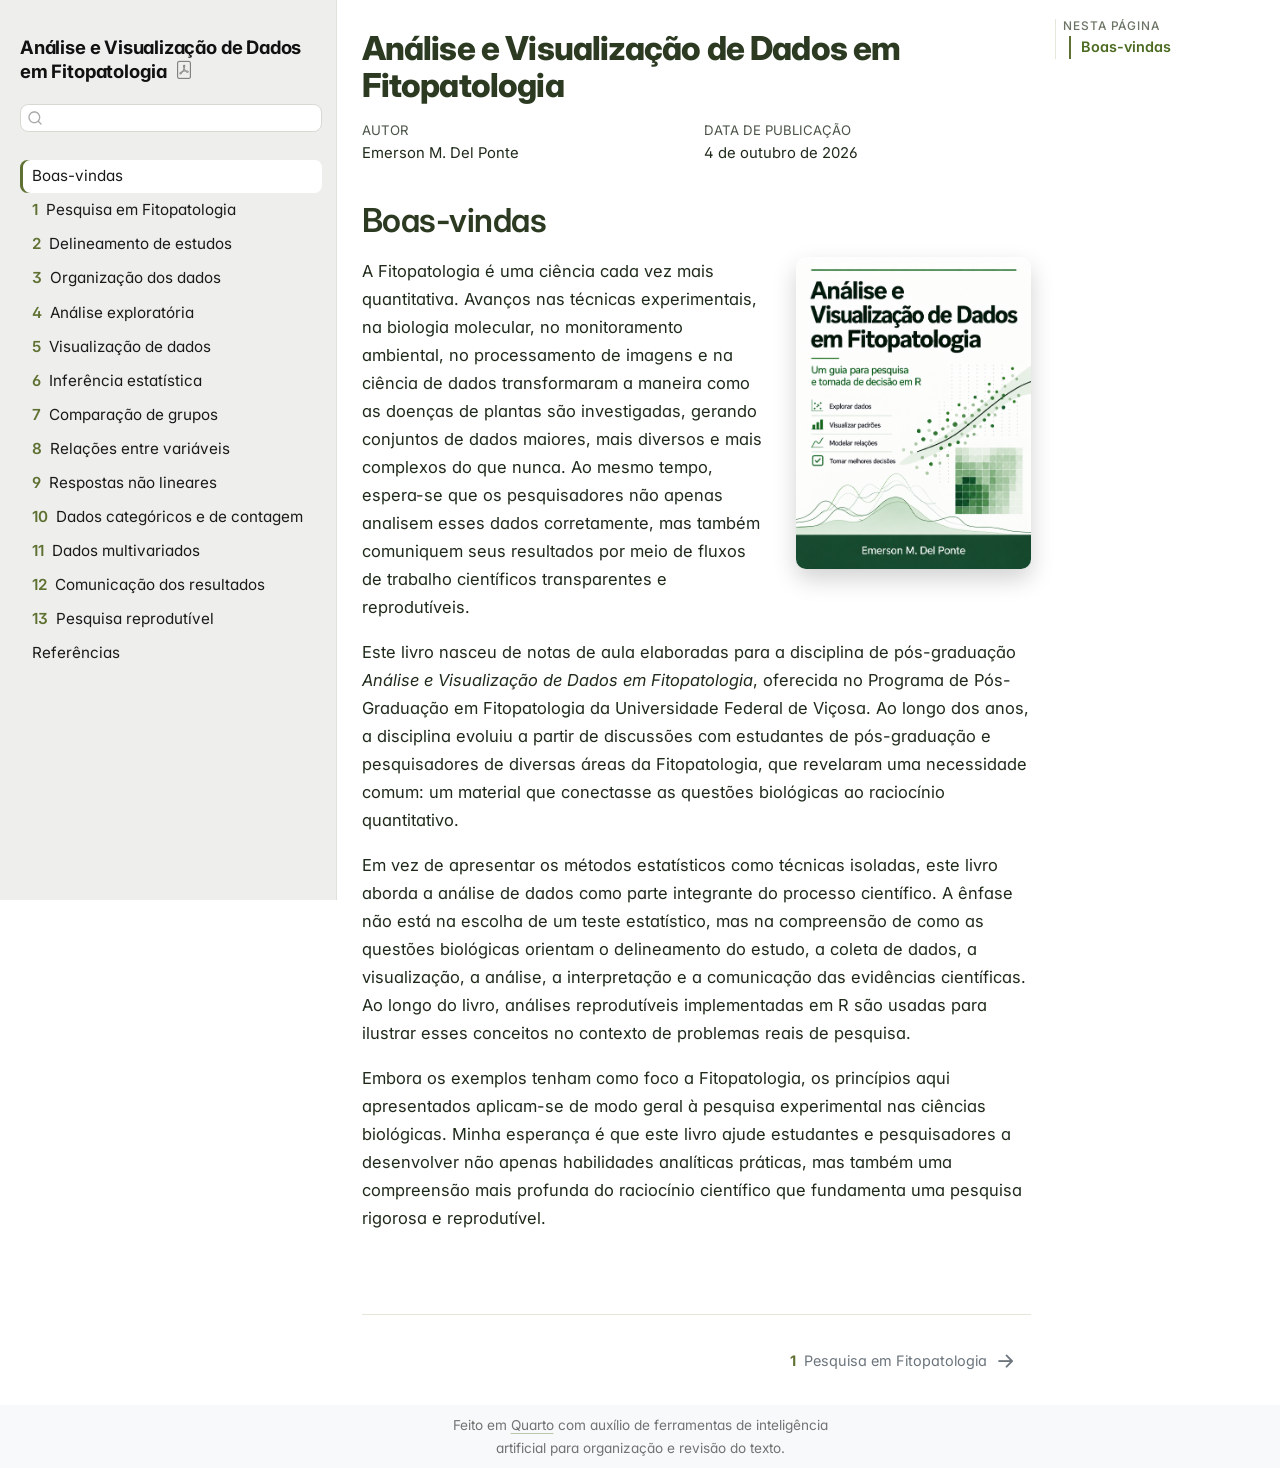
==== commit 6baee691: "Adiciona versão em PDF (Typst) com estilo semelhante ao HTML - Formato typst no _quarto.yml, com bot" ====
--- a/docs/index.html
+++ b/docs/index.html
@@ -102,6 +102,9 @@
     <div class="pt-lg-2 mt-2 text-left sidebar-header">
     <div class="sidebar-title mb-0 py-0">
       <a href="./">Análise e Visualização de Dados em Fitopatologia</a> 
+        <div class="sidebar-tools-main">
+    <a href="./analise-dados-fitopatologia.pdf" title="Baixar PDF" class="quarto-navigation-tool px-1" aria-label="Baixar PDF"><i class="bi bi-file-pdf"></i></a>
+</div>
     </div>
       </div>
         <div class="mt-2 flex-shrink-0 align-items-center">
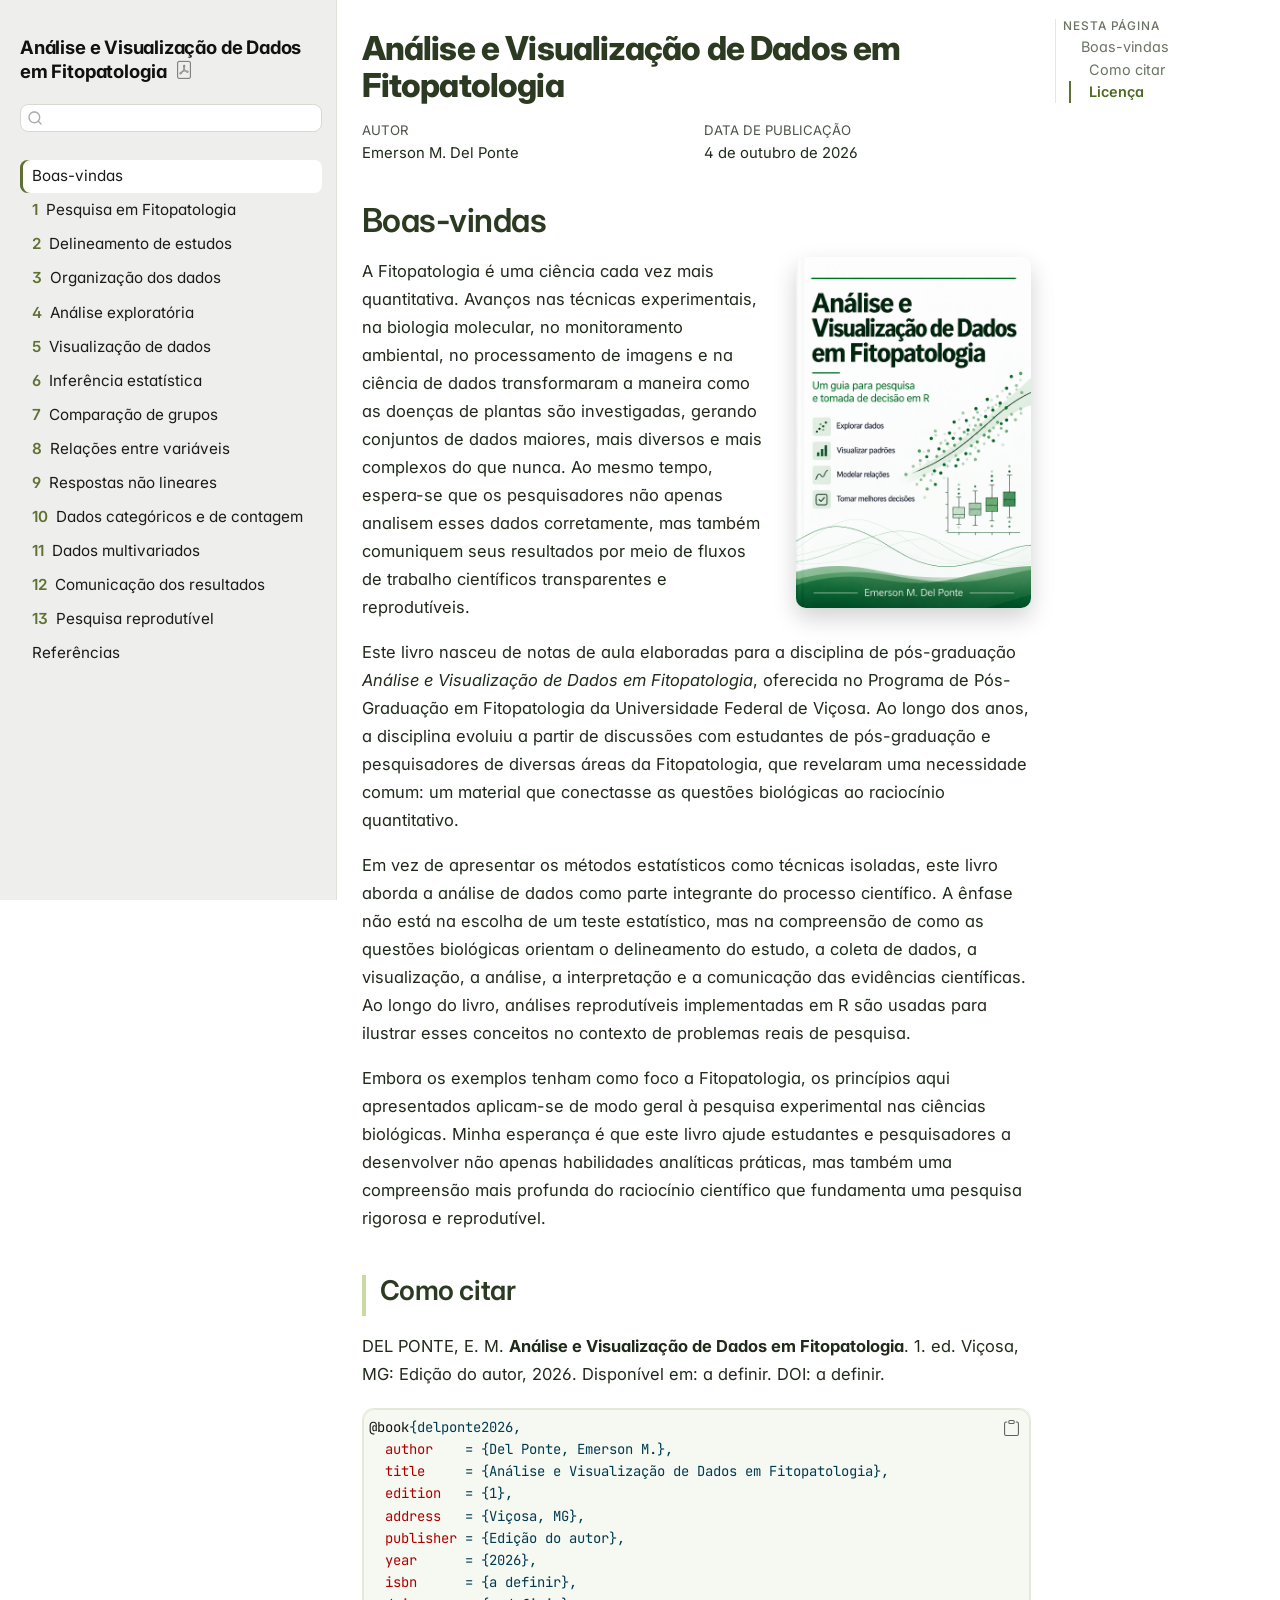
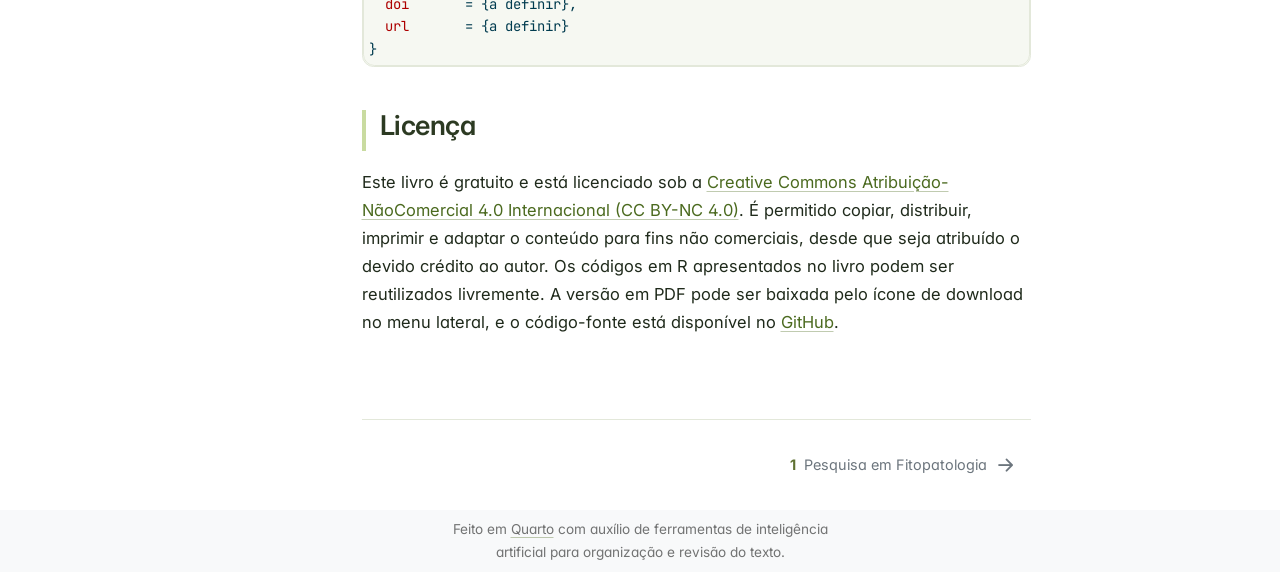
==== commit a3a52b58: "new site" ====
--- a/docs/index.html
+++ b/docs/index.html
@@ -23,6 +23,41 @@
   width: 0.8em;
   margin: 0 0.8em 0.2em -1em; /* quarto-specific, see https://github.com/quarto-dev/quarto-cli/issues/4556 */ 
   vertical-align: middle;
+}
+/* CSS for syntax highlighting */
+html { -webkit-text-size-adjust: 100%; }
+pre > code.sourceCode { white-space: pre; position: relative; }
+pre > code.sourceCode > span { display: inline-block; line-height: 1.25; }
+pre > code.sourceCode > span:empty { height: 1.2em; }
+.sourceCode { overflow: visible; }
+code.sourceCode > span { color: inherit; text-decoration: inherit; }
+div.sourceCode { margin: 1em 0; }
+pre.sourceCode { margin: 0; }
+@media screen {
+div.sourceCode { overflow: auto; }
+}
+@media print {
+pre > code.sourceCode { white-space: pre-wrap; }
+pre > code.sourceCode > span { text-indent: -5em; padding-left: 5em; }
+}
+pre.numberSource code
+  { counter-reset: source-line 0; }
+pre.numberSource code > span
+  { position: relative; left: -4em; counter-increment: source-line; }
+pre.numberSource code > span > a:first-child::before
+  { content: counter(source-line);
+    position: relative; left: -1em; text-align: right; vertical-align: baseline;
+    border: none; display: inline-block;
+    -webkit-touch-callout: none; -webkit-user-select: none;
+    -khtml-user-select: none; -moz-user-select: none;
+    -ms-user-select: none; user-select: none;
+    padding: 0 4px; width: 4em;
+  }
+pre.numberSource { margin-left: 3em;  padding-left: 4px; }
+div.sourceCode
+  {   }
+@media screen {
+pre > code.sourceCode > span > a:first-child::before { text-decoration: underline; }
 }
 </style>
 
@@ -214,7 +249,11 @@
     <h2 id="toc-title">Nesta página</h2>
    
   <ul>
-  <li><a href="#boas-vindas" id="toc-boas-vindas" class="nav-link active" data-scroll-target="#boas-vindas">Boas-vindas</a></li>
+  <li><a href="#boas-vindas" id="toc-boas-vindas" class="nav-link active" data-scroll-target="#boas-vindas">Boas-vindas</a>
+  <ul class="collapse">
+  <li><a href="#como-citar" id="toc-como-citar" class="nav-link" data-scroll-target="#como-citar">Como citar</a></li>
+  <li><a href="#licença" id="toc-licença" class="nav-link" data-scroll-target="#licença">Licença</a></li>
+  </ul></li>
   </ul>
 </nav>
     </div>
@@ -259,8 +298,27 @@
 <p>Este livro nasceu de notas de aula elaboradas para a disciplina de pós-graduação <em>Análise e Visualização de Dados em Fitopatologia</em>, oferecida no Programa de Pós-Graduação em Fitopatologia da Universidade Federal de Viçosa. Ao longo dos anos, a disciplina evoluiu a partir de discussões com estudantes de pós-graduação e pesquisadores de diversas áreas da Fitopatologia, que revelaram uma necessidade comum: um material que conectasse as questões biológicas ao raciocínio quantitativo.</p>
 <p>Em vez de apresentar os métodos estatísticos como técnicas isoladas, este livro aborda a análise de dados como parte integrante do processo científico. A ênfase não está na escolha de um teste estatístico, mas na compreensão de como as questões biológicas orientam o delineamento do estudo, a coleta de dados, a visualização, a análise, a interpretação e a comunicação das evidências científicas. Ao longo do livro, análises reprodutíveis implementadas em R são usadas para ilustrar esses conceitos no contexto de problemas reais de pesquisa.</p>
 <p>Embora os exemplos tenham como foco a Fitopatologia, os princípios aqui apresentados aplicam-se de modo geral à pesquisa experimental nas ciências biológicas. Minha esperança é que este livro ajude estudantes e pesquisadores a desenvolver não apenas habilidades analíticas práticas, mas também uma compreensão mais profunda do raciocínio científico que fundamenta uma pesquisa rigorosa e reprodutível.</p>
-
-
+<section id="como-citar" class="level2 unnumbered">
+<h2 class="unnumbered anchored" data-anchor-id="como-citar">Como citar</h2>
+<p>DEL PONTE, E. M. <strong>Análise e Visualização de Dados em Fitopatologia</strong>. 1. ed. Viçosa, MG: Edição do autor, 2026. Disponível em: a definir. DOI: a definir.</p>
+<div class="code-copy-outer-scaffold"><div class="sourceCode" id="cb1"><pre class="sourceCode bibtex code-with-copy"><code class="sourceCode bibtex"><span id="cb1-1"><a href="#cb1-1" aria-hidden="true" tabindex="-1"></a><span class="va">@book</span>{<span class="ot">delponte2026</span>,</span>
+<span id="cb1-2"><a href="#cb1-2" aria-hidden="true" tabindex="-1"></a>  <span class="dt">author</span>    = {Del Ponte, Emerson M.},</span>
+<span id="cb1-3"><a href="#cb1-3" aria-hidden="true" tabindex="-1"></a>  <span class="dt">title</span>     = {Análise e Visualização de Dados em Fitopatologia},</span>
+<span id="cb1-4"><a href="#cb1-4" aria-hidden="true" tabindex="-1"></a>  <span class="dt">edition</span>   = {1},</span>
+<span id="cb1-5"><a href="#cb1-5" aria-hidden="true" tabindex="-1"></a>  <span class="dt">address</span>   = {Viçosa, MG},</span>
+<span id="cb1-6"><a href="#cb1-6" aria-hidden="true" tabindex="-1"></a>  <span class="dt">publisher</span> = {Edição do autor},</span>
+<span id="cb1-7"><a href="#cb1-7" aria-hidden="true" tabindex="-1"></a>  <span class="dt">year</span>      = {2026},</span>
+<span id="cb1-8"><a href="#cb1-8" aria-hidden="true" tabindex="-1"></a>  <span class="dt">isbn</span>      = {a definir},</span>
+<span id="cb1-9"><a href="#cb1-9" aria-hidden="true" tabindex="-1"></a>  <span class="dt">doi</span>       = {a definir},</span>
+<span id="cb1-10"><a href="#cb1-10" aria-hidden="true" tabindex="-1"></a>  <span class="dt">url</span>       = {a definir}</span>
+<span id="cb1-11"><a href="#cb1-11" aria-hidden="true" tabindex="-1"></a>}</span></code></pre></div><button title="Copiar para a área de transferência" class="code-copy-button"><i class="bi"></i></button></div>
+</section>
+<section id="licença" class="level2 unnumbered">
+<h2 class="unnumbered anchored" data-anchor-id="licença">Licença</h2>
+<p>Este livro é gratuito e está licenciado sob a <a href="https://creativecommons.org/licenses/by-nc/4.0/deed.pt-br">Creative Commons Atribuição-NãoComercial 4.0 Internacional (CC BY-NC 4.0)</a>. É permitido copiar, distribuir, imprimir e adaptar o conteúdo para fins não comerciais, desde que seja atribuído o devido crédito ao autor. Os códigos em R apresentados no livro podem ser reutilizados livremente. A versão em PDF pode ser baixada pelo ícone de download no menu lateral, e o código-fonte está disponível no <a href="https://github.com/emdelponte/analise-dados-fitopatologia">GitHub</a>.</p>
+
+
+</section>
 </section>
 
 </main> <!-- /main -->
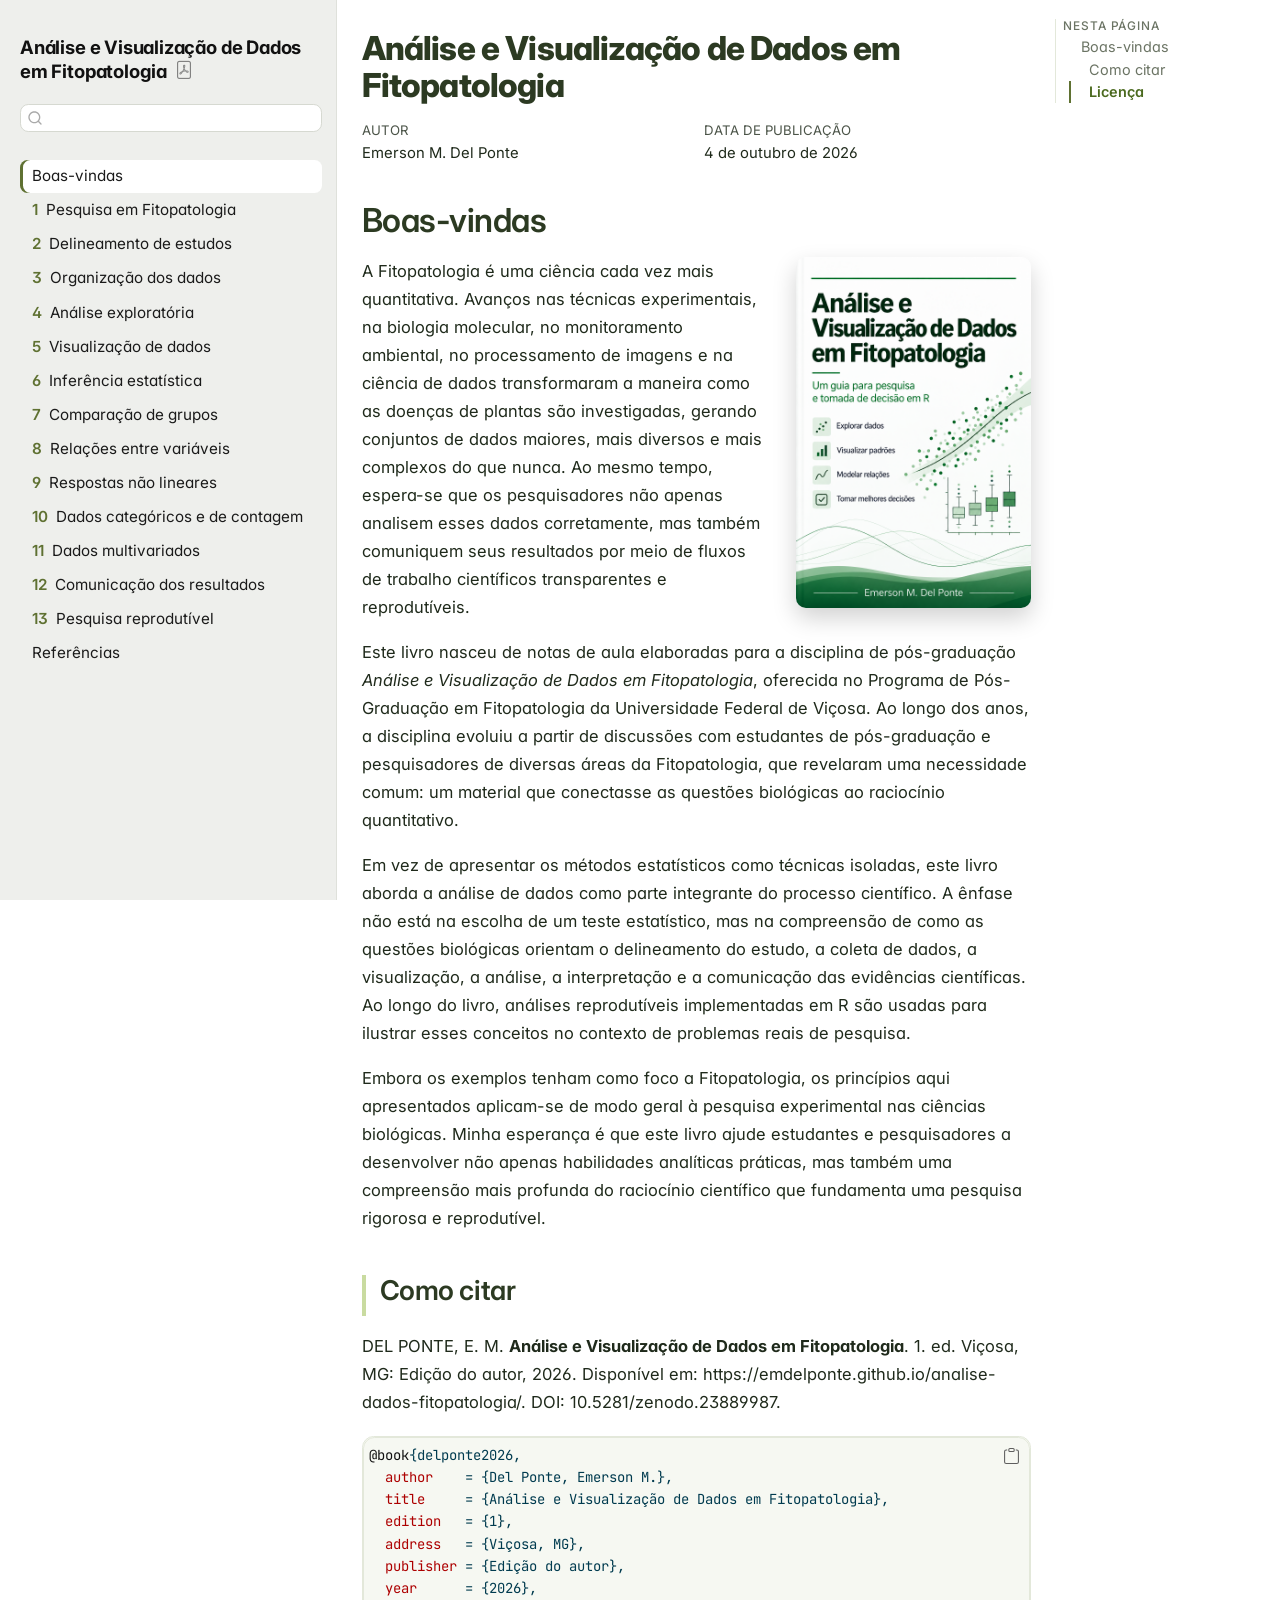
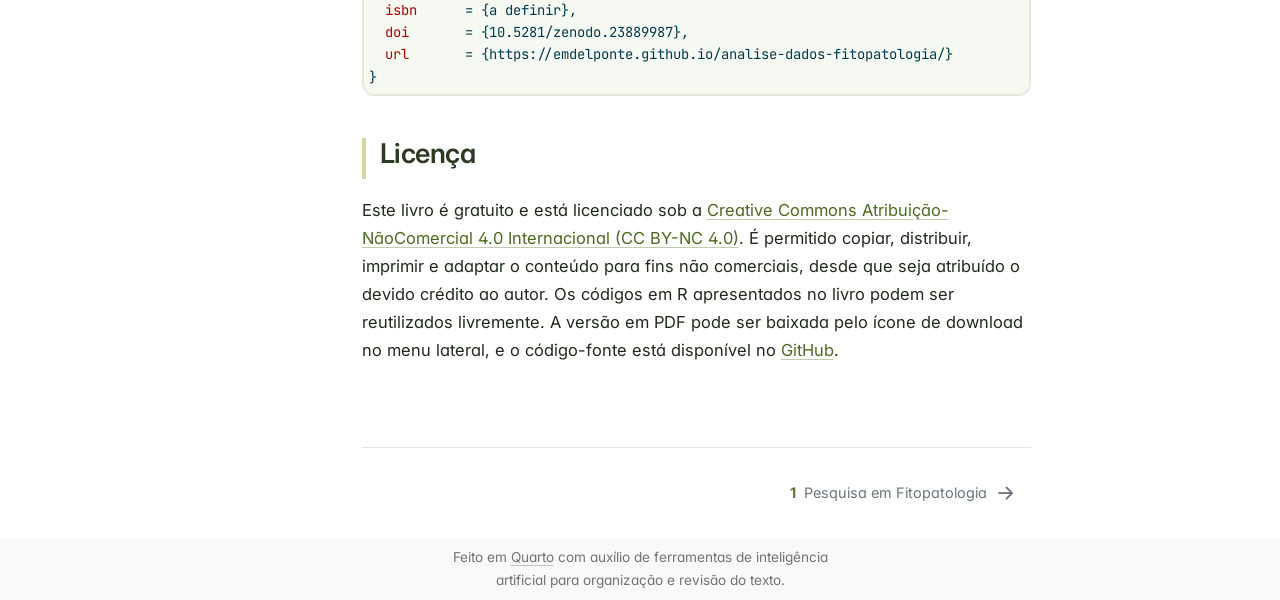
==== commit 1a6721c9: "first release" ====
--- a/docs/index.html
+++ b/docs/index.html
@@ -300,7 +300,7 @@
 <p>Embora os exemplos tenham como foco a Fitopatologia, os princípios aqui apresentados aplicam-se de modo geral à pesquisa experimental nas ciências biológicas. Minha esperança é que este livro ajude estudantes e pesquisadores a desenvolver não apenas habilidades analíticas práticas, mas também uma compreensão mais profunda do raciocínio científico que fundamenta uma pesquisa rigorosa e reprodutível.</p>
 <section id="como-citar" class="level2 unnumbered">
 <h2 class="unnumbered anchored" data-anchor-id="como-citar">Como citar</h2>
-<p>DEL PONTE, E. M. <strong>Análise e Visualização de Dados em Fitopatologia</strong>. 1. ed. Viçosa, MG: Edição do autor, 2026. Disponível em: a definir. DOI: a definir.</p>
+<p>DEL PONTE, E. M. <strong>Análise e Visualização de Dados em Fitopatologia</strong>. 1. ed. Viçosa, MG: Edição do autor, 2026. Disponível em: https://emdelponte.github.io/analise-dados-fitopatologia/. DOI: 10.5281/zenodo.23889987.</p>
 <div class="code-copy-outer-scaffold"><div class="sourceCode" id="cb1"><pre class="sourceCode bibtex code-with-copy"><code class="sourceCode bibtex"><span id="cb1-1"><a href="#cb1-1" aria-hidden="true" tabindex="-1"></a><span class="va">@book</span>{<span class="ot">delponte2026</span>,</span>
 <span id="cb1-2"><a href="#cb1-2" aria-hidden="true" tabindex="-1"></a>  <span class="dt">author</span>    = {Del Ponte, Emerson M.},</span>
 <span id="cb1-3"><a href="#cb1-3" aria-hidden="true" tabindex="-1"></a>  <span class="dt">title</span>     = {Análise e Visualização de Dados em Fitopatologia},</span>
@@ -309,8 +309,8 @@
 <span id="cb1-6"><a href="#cb1-6" aria-hidden="true" tabindex="-1"></a>  <span class="dt">publisher</span> = {Edição do autor},</span>
 <span id="cb1-7"><a href="#cb1-7" aria-hidden="true" tabindex="-1"></a>  <span class="dt">year</span>      = {2026},</span>
 <span id="cb1-8"><a href="#cb1-8" aria-hidden="true" tabindex="-1"></a>  <span class="dt">isbn</span>      = {a definir},</span>
-<span id="cb1-9"><a href="#cb1-9" aria-hidden="true" tabindex="-1"></a>  <span class="dt">doi</span>       = {a definir},</span>
-<span id="cb1-10"><a href="#cb1-10" aria-hidden="true" tabindex="-1"></a>  <span class="dt">url</span>       = {a definir}</span>
+<span id="cb1-9"><a href="#cb1-9" aria-hidden="true" tabindex="-1"></a>  <span class="dt">doi</span>       = {10.5281/zenodo.23889987},</span>
+<span id="cb1-10"><a href="#cb1-10" aria-hidden="true" tabindex="-1"></a>  <span class="dt">url</span>       = {https://emdelponte.github.io/analise-dados-fitopatologia/}</span>
 <span id="cb1-11"><a href="#cb1-11" aria-hidden="true" tabindex="-1"></a>}</span></code></pre></div><button title="Copiar para a área de transferência" class="code-copy-button"><i class="bi"></i></button></div>
 </section>
 <section id="licença" class="level2 unnumbered">
